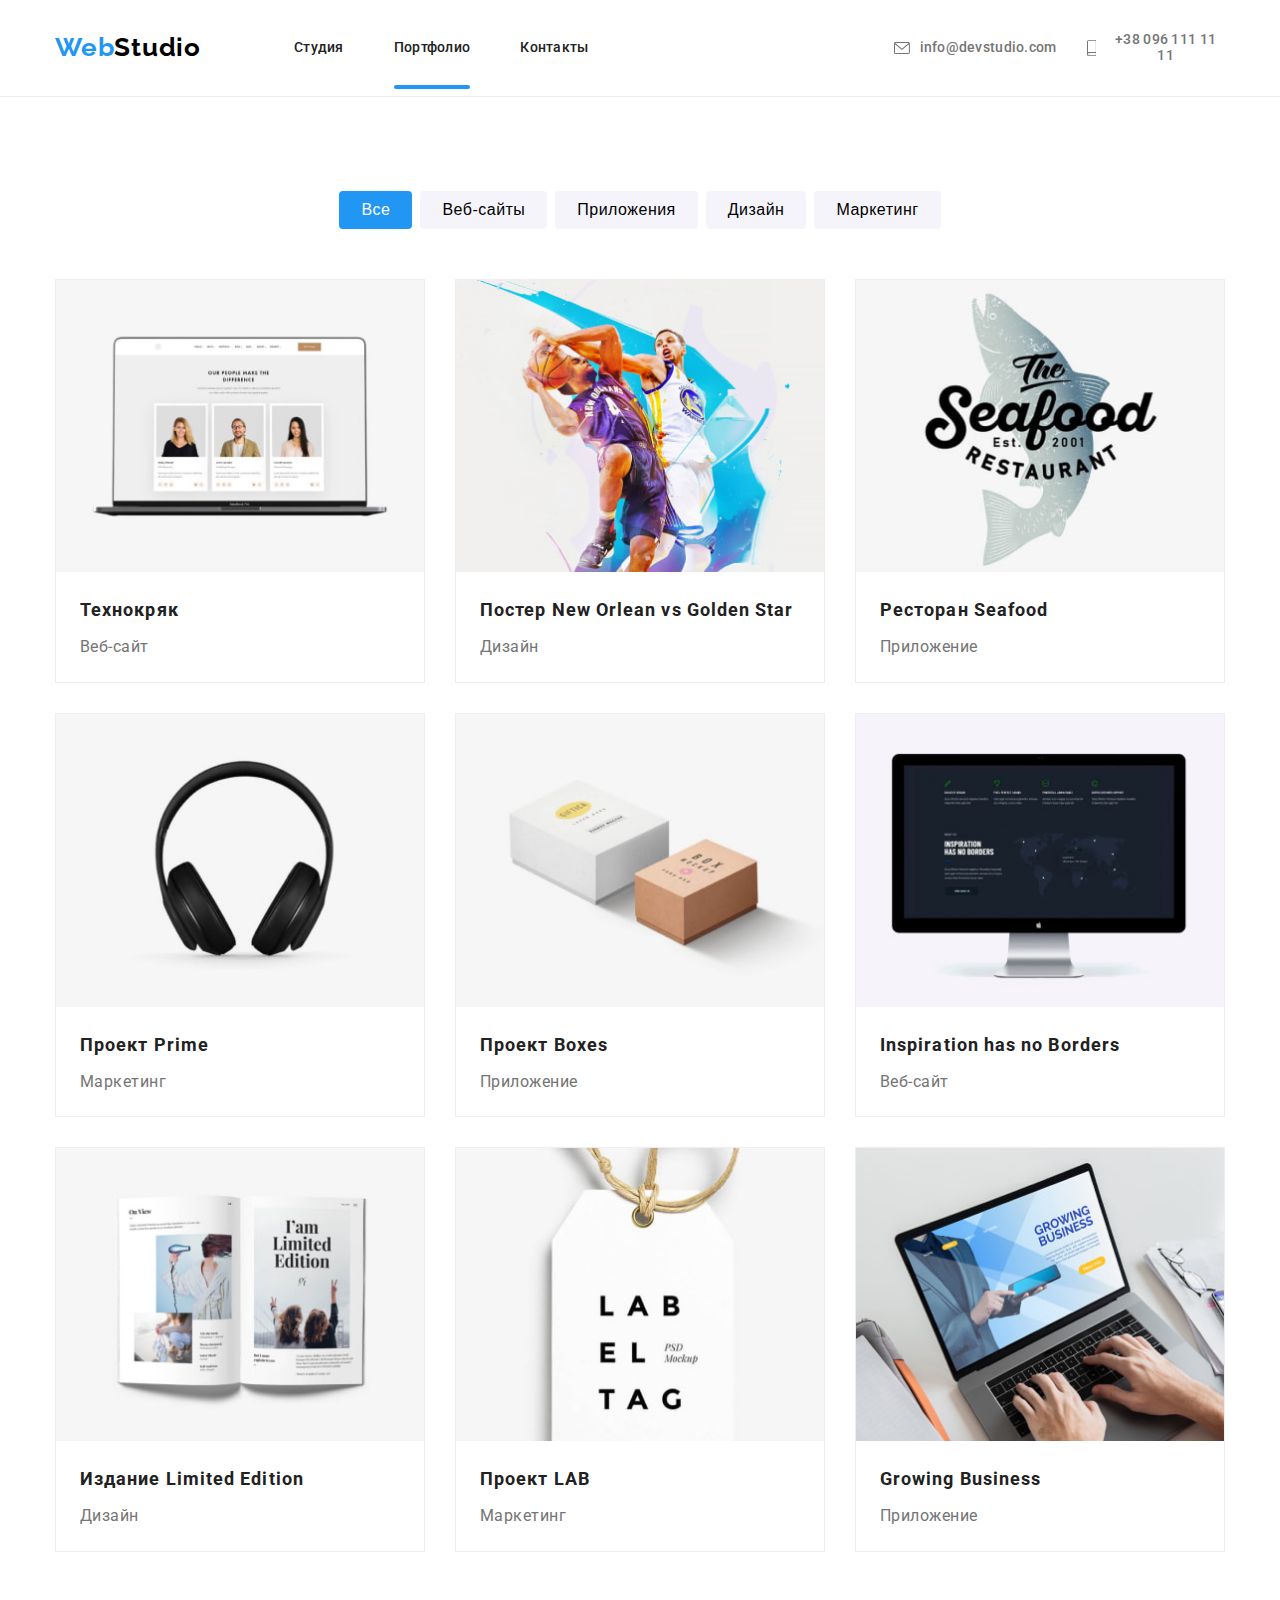
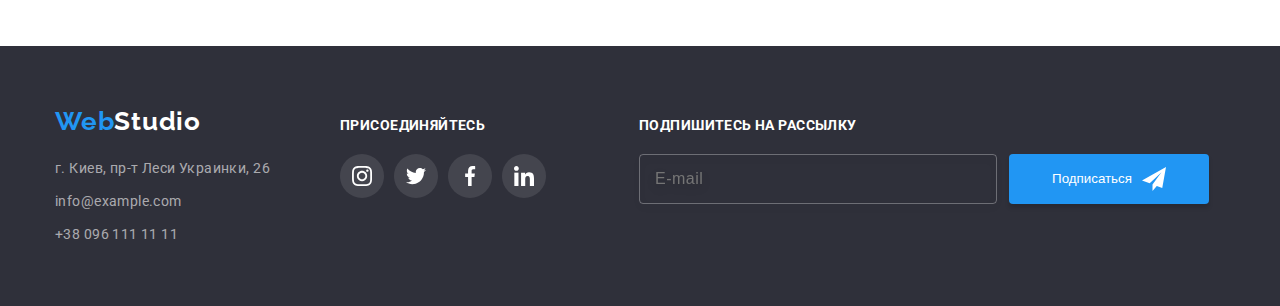
==== portfolio.html @ d8eed2e6 "beginning of 7 hm" ====
<!DOCTYPE html>
<html lang="ru">
  <head>
    <meta charset="UTF-8" />
    <meta http-equiv="X-UA-Compatible" content="IE=edge" />
    <meta name="viewport" content="width=device-width, initial-scale=1.0" />
    <title>Портфолио</title>
    <link rel="stylesheet" href="./css/style.css" />
    <link rel="preconnect" href="https://fonts.googleapis.com" />
    <link rel="preconnect" href="https://fonts.gstatic.com" crossorigin />
    <link
      href="https://fonts.googleapis.com/css2?family=Raleway:wght@700&family=Roboto:wght@400;500;700;900&display=swap"
      rel="stylesheet"
    />
  </head>
  <body>
    <header class="header">
      <div class="container container-header">
        <nav class="header-nav">
          <a class="link logo" href="./index.html"
            >Web<span class="logo-second-word">Studio</span></a
          >
          <ul class="header-nav-list">
            <li class="header-item">
              <a class="link link-studio" href="./index.html">Cтyдия</a>
            </li>
            <li class="header-item">
              <a class="link link-studio active" href="./portfolio.html">Портфолио</a>
            </li>
            <li class="header-item"><a class="link link-studio" href="">Контакты</a></li>
          </ul>
        </nav>
        <ul class="header-adress-list">
          <li class="nav-item">
            <a class="link" href="mailto:info@devstudio.com">
              <svg class="header-icon" width="16" height="12">
                <use href="images/sprite.svg#icon-envelope"></use></svg
              >info@devstudio.com</a
            >
          </li>
          <li class="nav-item">
            <a class="link" href="tel:+380961111111">
              <svg class="header-icon" width="10" height="16">
                <use href="images/sprite.svg#icon-smartphone"></use></svg
              >+38 096 111 11 11</a
            >
          </li>
        </ul>
      </div>
    </header>
    <main>
      <section class="portfolio-section">
        <div class="container">
          <ul class="portfolio-buttons">
            <li class="button-item">
              <button class="portfolio-btn active-portfolio-btn" type="button">Все</button>
            </li>
            <li class="button-item">
              <button class="portfolio-btn" type="button">Веб-сайты</button>
            </li>
            <li class="button-item">
              <button class="portfolio-btn" type="button">Приложения</button>
            </li>
            <li class="button-item"><button class="portfolio-btn" type="button">Дизайн</button></li>
            <li class="button-item">
              <button class="portfolio-btn" type="button">Маркетинг</button>
            </li>
          </ul>

          <ul class="portfolio-list">
            <li class="portfolio-item">
              <div class="portfolio-pic">
                <img src="./images/work-example1.jpg" alt="зразок работы 1" width="370" />
                <p class="portfolio-backdrop">
                  Технокряк это современная площадка распространения коронавируса. Компании
                  используют эту платформу для цифрового шпионажа и атак на защищённые сервера
                  конкурентов.
                </p>
              </div>

              <div class="portfolio-card-bottom">
                <h3 class="portfolio-title">Технокряк</h3>
                <p class="portfolio-text">Веб-сайт</p>
              </div>
            </li>
            <li class="portfolio-item">
              <div class="portfolio-pic">
                <img src="./images/work-example2.jpg" alt="зразок работы 2" width="370" />
                <p class="portfolio-backdrop">
                  Технокряк это современная площадка распространения коронавируса. Компании
                  используют эту платформу для цифрового шпионажа и атак на защищённые сервера
                  конкурентов.
                </p>
              </div>
              <div class="portfolio-card-bottom">
                <h3 class="portfolio-title">
                  Постер <span lang="en">New Orlean vs Golden Star</span>
                </h3>
                <p class="portfolio-text">Дизайн</p>
              </div>
            </li>
            <li class="portfolio-item">
              <div class="portfolio-pic">
                <img src="./images/work-example3.jpg" alt="зразок работы 3" width="370" />
                <p class="portfolio-backdrop">
                  Технокряк это современная площадка распространения коронавируса. Компании
                  используют эту платформу для цифрового шпионажа и атак на защищённые сервера
                  конкурентов.
                </p>
              </div>
              <div class="portfolio-card-bottom">
                <h3 class="portfolio-title">Ресторан <span lang="en">Seafood</span></h3>
                <p class="portfolio-text">Приложение</p>
              </div>
            </li>
            <li class="portfolio-item">
              <div class="portfolio-pic">
                <img src="./images/work-example4.jpg" alt="зразок работы 4" width="370" />
                <p class="portfolio-backdrop">
                  Технокряк это современная площадка распространения коронавируса. Компании
                  используют эту платформу для цифрового шпионажа и атак на защищённые сервера
                  конкурентов.
                </p>
              </div>
              <div class="portfolio-card-bottom">
                <h3 class="portfolio-title">Проект <span lang="en">Prime</span></h3>
                <p class="portfolio-text">Маркетинг</p>
              </div>
            </li>
            <li class="portfolio-item">
              <div class="portfolio-pic">
                <img src="./images/work-example5.jpg" alt="зразок работы 5" width="370" />
                <p class="portfolio-backdrop">
                  Технокряк это современная площадка распространения коронавируса. Компании
                  используют эту платформу для цифрового шпионажа и атак на защищённые сервера
                  конкурентов.
                </p>
              </div>
              <div class="portfolio-card-bottom">
                <h3 class="portfolio-title">Проект <span lang="en">Boxes</span></h3>
                <p class="portfolio-text">Приложение</p>
              </div>
            </li>
            <li class="portfolio-item">
              <div class="portfolio-pic">
                <img src="./images/work-example6.jpg" alt="зразок работы 6" width="370" />
                <p class="portfolio-backdrop">
                  Технокряк это современная площадка распространения коронавируса. Компании
                  используют эту платформу для цифрового шпионажа и атак на защищённые сервера
                  конкурентов.
                </p>
              </div>
              <div class="portfolio-card-bottom">
                <h3 class="portfolio-title">Inspiration has no Borders</h3>
                <p class="portfolio-text">Веб-сайт</p>
              </div>
            </li>
            <li class="portfolio-item">
              <div class="portfolio-pic">
                <img src="./images/work-example7.jpg" alt="зразок работы 7" width="370" />
                <p class="portfolio-backdrop">
                  Технокряк это современная площадка распространения коронавируса. Компании
                  используют эту платформу для цифрового шпионажа и атак на защищённые сервера
                  конкурентов.
                </p>
              </div>
              <div class="portfolio-card-bottom">
                <h3 class="portfolio-title">Издание <span lang="en">Limited Edition</span></h3>
                <p class="portfolio-text">Дизайн</p>
              </div>
            </li>
            <li class="portfolio-item">
              <div class="portfolio-pic">
                <img src="./images/work-example8.jpg" alt="зразок работы 8" width="370" />
                <p class="portfolio-backdrop">
                  Технокряк это современная площадка распространения коронавируса. Компании
                  используют эту платформу для цифрового шпионажа и атак на защищённые сервера
                  конкурентов.
                </p>
              </div>
              <div class="portfolio-card-bottom">
                <h3 class="portfolio-title">Проект <span lang="en">LAB</span></h3>
                <p class="portfolio-text">Маркетинг</p>
              </div>
            </li>
            <li class="portfolio-item">
              <div class="portfolio-pic">
                <img src="./images/work-example9.jpg" alt="зразок работы 9" width="370" />
                <p class="portfolio-backdrop">
                  Технокряк это современная площадка распространения коронавируса. Компании
                  используют эту платформу для цифрового шпионажа и атак на защищённые сервера
                  конкурентов.
                </p>
              </div>
              <div class="portfolio-card-bottom">
                <h3 class="portfolio-title" lang="en">Growing Business</h3>
                <p class="portfolio-text">Приложение</p>
              </div>
            </li>
          </ul>
        </div>
      </section>
      <footer class="footer">
        <div class="container">
          <div class="adress-wrap">
            <a class="link logo" href="./index.html"
              >Web<span class="logo-secword-footer">Studio</span></a
            >
            <address>
              <ul class="footer-list">
                <li class="footer-item footer-adress-item">
                  <a
                    class="link"
                    href="https://goo.gl/maps/9dT43rwz24c6EDNdA"
                    target="_blank"
                    rel="noopener noreferrer"
                    >г. Киев, пр-т Леси Украинки, 26</a
                  >
                </li>
                <li class="footer-item">
                  <a class="link" href="mailto:info@example.com">info@example.com</a>
                </li>
                <li class="footer-item">
                  <a class="link" href="tel:+380961111111">+38 096 111 11 11</a>
                </li>
              </ul>
            </address>
          </div>
          <div class="footer-social-link-wrap">
            <h3 class="footer-title title-h3">присоединяйтесь</h3>
            <ul class="footer-social-link-list">
              <li class="footer-social-link-item">
                <a class="footer-social-link" href="#">
                  <svg class="bottom-svg" width="20px" height="20px">
                    <use href="./images/sprite.svg#icon-instagram" />
                  </svg>
                </a>
              </li>
              <li class="footer-social-link-item">
                <a class="footer-social-link" href="#">
                  <svg class="bottom-svg" width="20px" height="20px">
                    <use href="./images/sprite.svg#icon-twitter" />
                  </svg>
                </a>
              </li>
              <li class="footer-social-link-item">
                <a class="footer-social-link" href="#">
                  <svg class="bottom-svg" width="20px" height="20px">
                    <use href="./images/sprite.svg#icon-facebook" />
                  </svg>
                </a>
              </li>
              <li class="footer-social-link-item">
                <a class="footer-social-link" href="#">
                  <svg class="bottom-svg" width="20px" height="20px">
                    <use href="./images/sprite.svg#icon-linkedin" />
                  </svg>
                </a>
              </li>
            </ul>
          </div>
          <div>
            <h3 class="footer-title title-h3">Подпишитесь на рассылку</h3>
            <div class="footer-input-container">
              <input class="footer-input" type="email" name="mail" id="" placeholder="E-mail" />

              <div class="footer-button-container">
                <button class="footer-button">
                  Подписаться<svg class="footer-icon" width="24px" height="24px">
                    <use href="./images/sprite.svg#icon-send-footer"></use>
                  </svg>
                </button>
              </div>
            </div>
          </div>
        </div>
      </footer>
    </main>
  </body>
</html>
---- css/style.css ----
*,
*::before,
*::after {
  box-sizing: border-box;
}

:root {
  --brand-color: #2196f3;
  --main-font-color: #212121;
  --second-font-color: #757575;
  --second-background-color: #2f303a;
  --white-font-color: #fff;
  --svg-grey-color: #afb1b8;
}

body {
  font-family: 'Roboto', sans-serif;
  color: var(--main-font-color);
  margin: 0 auto;
}
li {
  padding: 0;
  margin: 0;
  list-style: none;
}

button {
  border: none;
  padding: 6px 22px;
}

/* input,
textarea {
outline: none;
} */

h1,
h2,
h3,
p,
ul {
  margin: 0;
  padding: 0;
}

img {
  display: block;
  max-width: 100%;
  height: auto;
}

.container {
  width: 1200px;
  padding-left: 15px;
  padding-right: 15px;
  margin: 0 auto;
}
.link {
  text-decoration: none;
}

.portfolio-btn,
.hero-button {
  cursor: pointer;
}

.title-h2 {
  font-weight: bold;
  font-size: 36px;
  line-height: 1.17;
  text-align: center;
  letter-spacing: 0.03em;
}
.title-h3 {
  font-weight: bold;
  font-size: 14px;
  line-height: 1.14;
  letter-spacing: 0.03em;
  text-transform: uppercase;
}

/* --------------------HEADER------------------------ */

.header {
  background-color: var(--white-font-color);
  border-bottom: 1px solid #ececec;
}
.container-header {
  display: flex;
  align-items: center;
}

.header-item .link {
  display: block;
  padding: 32px 0;
}
.nav-item .link {
  display: block;
  padding: 32px 0;
}
.header-nav {
  display: flex;
  align-items: center;
  margin-right: 305px;
  /* margin-right: auto; */
}

.header-nav-list {
  display: flex;
  align-items: center;
}

.header-adress-list {
  display: flex;
  align-items: center;
}

.logo {
  font-family: 'Raleway', sans-serif;
  font-weight: bold;
  font-size: 26px;
  line-height: 1.19;
  letter-spacing: 0.03em;
  color: var(--brand-color);
}
.header-nav .logo {
  padding: 25px 0px;
  margin-right: 93px;
  display: block;
}
.logo-second-word {
  font-family: 'Raleway', sans-serif;
  font-weight: bold;
  font-size: 26px;
  line-height: 1.19;
  letter-spacing: 0.03em;
  color: #000000;
}

.nav-item > .link {
  display: flex;
  align-items: center;
}

.header-item .link {
  font-weight: 500;
  font-size: 14px;
  line-height: 1.14;
  letter-spacing: 0.02em;
  color: var(--main-font-color);
  transition-property: color, background-color;
  transition-duration: 250ms;
  transition-timing-function: cubic-bezier(0.4, 0, 0.2, 1);
}
.header-item:not(:last-child) {
  margin-right: 50px;
}

.header-item .link:hover,
.header-item .link:focus,
.nav-item > .link:hover,
.nav-item > .link:focus {
  font-weight: 500;
  font-size: 14px;
  line-height: 1.14;
  letter-spacing: 0.02em;
  color: var(--brand-color);
}

.nav-item .link {
  font-weight: 500;
  font-size: 14px;
  line-height: 1.14;
  letter-spacing: 0.02em;
  color: var(--second-font-color);
  text-align: center;
  transition-property: color, background-color;
  transition-duration: 250ms;
  transition-timing-function: cubic-bezier(0.4, 0, 0.2, 1);
}

.header-icon-link {
  color: var(--second-font-color);
}

.nav-item:not(:last-child) {
  margin-right: 30px;
}

.header-icon {
  margin-right: 10px;
  fill: currentColor;
}
.link-studio {
  position: relative;
  display: flex;
}

.link-studio.active::before {
  content: '';
  position: absolute;
  bottom: 0;
  width: 100%;
  height: 4px;
  background-color: var(--brand-color);
  border-radius: 2px;
  margin-bottom: -1px;
}

/* --------------------HERO------------------------ */

.section-title {
  padding-bottom: 200px;
  padding-top: 200px;
  margin: 0 auto;
  background-image: linear-gradient(rgba(47, 48, 58, 0.4), rgba(47, 48, 58, 0.4)),
    url(../images/background-hero.jpg);
  background-position: center;
  background-repeat: no-repeat;
  background-size: cover;
  background-color: var(--second-background-color);
}
.hero-title {
  color: var(--white-font-color);
  font-weight: 900;
  font-size: 44px;
  line-height: 1.36;
  text-align: center;
  letter-spacing: 0.06em;
  text-transform: uppercase;
  max-width: 696px;
  margin: 0 auto;
  margin-bottom: 30px;
}

.hero-button {
  font-family: inherit;
  background-color: var(--brand-color);
  color: var(--white-font-color);
  font-size: 16px;
  line-height: 1.87;
  display: flex;
  align-items: center;
  text-align: center;
  letter-spacing: 0.06em;
  margin: 0 auto;
  border-radius: 4px;
  padding: 10px 32px;
  width: 200px;
  height: 50px;
  transition-property: color, background-color, drop-shadow;
  transition-duration: 250ms;
  transition-timing-function: cubic-bezier(0.4, 0, 0.2, 1);
}

.hero-button:hover,
.hero-button:focus {
  background-color: #188ce8;
  filter: drop-shadow(0px 4px 4px rgba(0, 0, 0, 0.25));
}

/* --------------------About------------------------ */

.about-section {
  padding: 94px 0;
}
.visually-hidden {
  position: absolute;
  white-space: nowrap;
  width: 1px;
  height: 1px;
  overflow: hidden;
  border: 0;
  padding: 0;
  clip: rect(0 0 0 0);
  clip-path: inset(50%);
  margin: -1px;
}
.about-icon-box {
  width: 270px;
  height: 120px;
  background-color: #f5f4fa;
  border-radius: 4px;
  margin-bottom: 30px;
  text-align: center;
  padding: 25px 100px;
}
.about-title {
  margin-bottom: 10px;
}
.about-text {
  font-size: 14px;
  line-height: 1.71;
  letter-spacing: 0.03em;
  color: var(--second-font-color);
}
.about-list {
  display: flex;
}

.about-item {
  max-width: 270px;
}

.about-item:not(:last-child) {
  margin-right: 30px;
}
/* --------------------What we do------------------------ */

.todo-section {
  padding-bottom: 94px;
}

.todo-title {
  margin-bottom: 50px;
}

.todo-list {
  display: flex;
}
.todo-item {
  display: flex;
  position: relative;
}

.todo-text {
  position: absolute;

  font-size: 14px;
  line-height: 1.14;
  text-align: center;
  letter-spacing: 0.03em;
  text-transform: uppercase;
  color: var(--brand-color);
  padding: 27px 82px;
  width: 370px;
  height: 70px;
  bottom: 0;
  background-color: rgba(47, 48, 58, 0.8);
  color: var(--white-font-color);
}

.todo-item:not(:last-child) {
  margin-right: 30px;
}
/* --------------------Our team------------------------ */
.ourteam-section {
  background-color: #f5f4fa;
  padding: 94px 0;
}
.ourteam-main-title {
  margin-bottom: 50px;
}
.ourteam-list {
  display: flex;
}

.ourteam-item:not(:last-child) {
  margin-right: 30px;
}

.ourteam-item {
  background: var(--white-font-color);
  border-radius: 0px 0px 4px 4px;
  box-shadow: 0px 1px 3px rgba(0, 0, 0, 0.12), 0px 1px 1px rgba(0, 0, 0, 0.14),
    0px 2px 1px rgba(0, 0, 0, 0.2);
  padding-bottom: 30px;
}

.ourteam-bottom-wrap {
  margin-top: 30px;
  margin-bottom: 16px;
}
.ourteam-title {
  font-weight: 500;
  font-size: 16px;
  line-height: 1.9;
  text-align: center;
  letter-spacing: 0.03em;
  margin-bottom: 10px;
}
.ourteam-text {
  font-size: 16px;
  line-height: 1.9;
  text-align: center;
  letter-spacing: 0.03em;
  color: var(--second-font-color);
}

.social-link-list {
  display: flex;
  align-items: center;
  justify-content: center;
}

.social-link {
  display: block;
  width: 44px;
  height: 44px;
  padding: 12px 12px;
  border-radius: 50%;
  color: var(--svg-grey-color);
  background-color: transparent;
  transition-property: color, background-color;
  transition-duration: 250ms;
  transition-timing-function: cubic-bezier(0.4, 0, 0.2, 1);
}
.svg-social {
  fill: currentColor;
}

.social-link:hover,
.social-link:focus {
  background-color: var(--brand-color);
  width: 44px;
  height: 44px;
  border-radius: 50%;
  cursor: pointer;
  color: var(--white-font-color);
}

.social-link-item + .social-link-item {
  margin-left: 10px;
}

/* --------------------Our clients------------------------ */
.our-clients-section {
  padding-top: 73px;
  padding-bottom: 94px;
}

.our-clients-title-title {
  margin-bottom: 50px;
}

.our-clients-list {
  display: flex;
  justify-content: center;
  align-items: center;
}

.our-clients-item + .our-clients-item {
  margin-left: 30px;
}
.our-clients-link {
  display: block;
  width: 170px;
  height: 90px;
  border: 1px solid var(--svg-grey-color);
  border-radius: 4px;
  padding: 16px 32px;
  color: var(--svg-grey-color);
  transition-property: color, background-color;
  transition-duration: 250ms;
  transition-timing-function: cubic-bezier(0.4, 0, 0.2, 1);
}
.clients-svg {
  fill: currentColor;
}
.our-clients-link:hover,
.our-clients-link:focus {
  border: 1px solid var(--brand-color);
  color: var(--brand-color);
}

/* --------------------Footer------------------------ */

.footer {
  background-color: var(--second-background-color);
  padding-bottom: 60px;
  padding-top: 60px;
}

.footer > .container {
  display: flex;
  align-items: baseline;
}

.adress-wrap {
  margin-right: 70px;
}
.logo-secword-footer {
  color: var(--white-font-color);
}

.footer .logo {
  display: block;
  margin-bottom: 20px;
}

.footer-adress-item .link {
  font-style: normal;
  font-size: 14px;
  line-height: 1.71;
  letter-spacing: 0.03em;
  color: var(--white-font-color);
}

.footer-item .link {
  font-style: normal;
  font-size: 14px;
  line-height: 1.71;
  letter-spacing: 0.03em;
  color: rgba(255, 255, 255, 0.6);
}

.footer-item:not(:last-child) {
  margin-bottom: 9px;
}
.footer-social-link-wrap {
  margin-right: 93px;
}

.footer-title {
  color: var(--white-font-color);
  margin-bottom: 20px;
}
.footer-social-link-list {
  display: flex;
  justify-content: center;
  align-items: center;
}

.footer-social-link {
  display: block;
  width: 44px;
  height: 44px;
  border-radius: 50%;
  padding: 12px;
  background-color: rgba(255, 255, 255, 0.1);
  color: var(--white-font-color);
  transition-property: color, background-color;
  transition-duration: 250ms;
  transition-timing-function: cubic-bezier(0.4, 0, 0.2, 1);
}
.bottom-svg {
  fill: currentColor;
}
.footer-social-link-item + .footer-social-link-item {
  margin-left: 10px;
}

.footer-social-link:hover,
.footer-social-link:focus {
  background-color: var(--brand-color);
}

.footer-input {
  background-color: transparent;
  width: 358px;
  height: 50px;
  border: 1px solid rgba(255, 255, 255, 0.3);
  box-sizing: border-box;
  filter: drop-shadow(0px 4px 4px rgba(0, 0, 0, 0.15));
  border-radius: 4px;
  font-size: 16px;
  line-height: 1.25;
  display: flex;
  align-items: center;
  letter-spacing: 0.03em;
  color: rgba(255, 255, 255, 0.6);
  padding: 15px;
}
.footer-input-container {
  display: flex;
  justify-content: center;
  align-items: center;
}

.footer-button-container {
  margin: auto 0 auto 12px;
}
.footer-button {
  width: 200px;
  height: 50px;
  padding: 10px 28px;
  color: var(--white-font-color);
  background: var(--brand-color);
  box-shadow: 0px 4px 4px rgba(0, 0, 0, 0.15);
  border-radius: 4px;
  display: flex;
  align-items: center;
  justify-content: center;
  cursor: pointer;
  transition-property: color, background-color, drop-shadow;
  transition-duration: 250ms;
  transition-timing-function: cubic-bezier(0.4, 0, 0.2, 1);
}
.footer-button:hover,
.footer-button:focus {
  background-color: #188ce8;
  filter: drop-shadow(0px 4px 4px rgba(0, 0, 0, 0.25));
}

.footer-icon {
  margin-left: 10px;
  fill: var(--white-font-color);
}
/* --------------------Portfolio------------------------ */

.portfolio-section {
  padding: 94px 0;
}

.portfolio-buttons {
  display: flex;
  justify-content: center;
  margin-bottom: 50px;
}
.portfolio-btn {
  background: #f5f4fa;
  font-weight: 500;
  font-size: 16px;
  line-height: 1.62;
  text-align: center;
  letter-spacing: 0.03em;
  border-radius: 4px;
  transition-property: color, background-color, box-shadow;
  transition-duration: 250ms;
  transition-timing-function: cubic-bezier(0.4, 0, 0.2, 1);
}
.portfolio-btn:hover,
.portfolio-btn:focus {
  background: var(--brand-color);
  text-align: center;
  letter-spacing: 0.03em;
  color: var(--white-font-color);
  box-shadow: 0px 3px 1px rgba(0, 0, 0, 0.1), 0px 1px 2px rgba(0, 0, 0, 0.08),
    0px 2px 2px rgba(0, 0, 0, 0.12);
}

.active-portfolio-btn {
  background: var(--brand-color);
  color: var(--white-font-color);
}

.portfolio-list {
  display: flex;
  flex-wrap: wrap;
  margin: 0 auto;
  margin-right: -30px;
  margin-bottom: -30px;
}
.portfolio-card-bottom {
  padding: 20px 24px;
}

.portfolio-item {
  flex-basis: calc(100% / 3 - 30px);
  margin-right: 30px;
  margin-bottom: 30px;
  background: var(--white-font-color);
  border: 1px solid #eeeeee;
  transition-property: box-shadow;
  transition-duration: 250ms;
  transition-timing-function: cubic-bezier(0.4, 0, 0.2, 1);
}
.portfolio-item:hover,
.portfolio-item:focus {
  box-shadow: 0px 1px 1px rgba(0, 0, 0, 0.12), 0px 4px 4px rgba(0, 0, 0, 0.06),
    1px 4px 6px rgba(0, 0, 0, 0.16);
  opacity: inherit;
}

.portfolio-pic {
  position: relative;
  display: flex;
  overflow: hidden;
}
.portfolio-backdrop {
  position: absolute;
  font-size: 18px;
  line-height: 1.56;
  letter-spacing: 0.03em;
  color: #ffffff;
  background-color: rgba(33, 150, 243, 0.9);
  width: 100%;
  height: 100%;
  display: flex;
  align-items: center;
  top: 0;
  left: 0;
  padding: 0 24px;
  transform: translateY(101%);
  transition: transform 250ms cubic-bezier(0.4, 0, 0.2, 1);
}

.portfolio-item:hover .portfolio-backdrop {
  transform: translateY(0);
}

.button-item:not(:last-child) {
  margin-right: 8px;
}

.portfolio-title {
  font-size: 18px;
  line-height: 2;
  letter-spacing: 0.06em;
  margin-bottom: 4px;
}

.portfolio-text {
  font-size: 16px;
  line-height: 1.87;
  letter-spacing: 0.03em;
  color: var(--second-font-color);
}
/* --------------------Modal window------------------------ */
.backdrop {
  position: fixed;
  top: 0;
  right: 0;
  width: 100%;
  height: 100%;
  background-color: rgba(0, 0, 0, 0.2);
  z-index: 1;
  opacity: 1;
  transition: opacity 250ms cubic-bezier(0.4, 0, 0.2, 1);
}
.backdrop.is-hidden {
  opacity: 0;
  pointer-events: none;
  visibility: hidden;
}
.backdrop.is-hidden .modal {
  transform: translate(-50%, -50%) scale(0.7);
  transition: transform 250ms cubic-bezier(0.4, 0, 0.2, 1);
}

.modal {
  position: absolute;
  top: 50%;
  left: 50%;
  transform: translate(-50%, -50%) scale(1);
  width: 528px;
  height: auto;
  background-color: var(--white-font-color);
  border-radius: 4px;
  filter: drop-shadow(0px 4px 4px rgba(0, 0, 0, 0.25));
  transition: transform 250ms cubic-bezier(0.4, 0, 0.2, 1);
  padding: 40px;
}
.modal-button {
  position: absolute;
  top: 8px;
  right: 35px;
  width: 30px;
  height: 30px;
  border: 1px solid rgba(0, 0, 0, 0.1);
  border-radius: 50%;
  background-color: white;
  padding: 0px;
  display: flex;
  justify-content: center;
  align-items: center;
  /* margin: 8px 8px 8px auto; */
  cursor: pointer;
}
.modal-button:hover .modal-svg {
  fill: var(--brand-color);
}
.input-container {
  display: flex;
  flex-direction: column;
}
.modal-title-text {
  font-size: 20px;

  text-align: center;
  letter-spacing: 0.03em;
  color: var(--main-font-color);
  margin-bottom: 12px;
}
.input-wraper {
  position: relative;
  /* display: block; */
}
.input-box {
  padding: 12px 12px 12px 42px;
  margin-bottom: 10px;
  border: 1px solid rgba(33, 33, 33, 0.2);
  box-sizing: border-box;
  border-radius: 4px;
  width: 100%;
  height: 40px;
}
.modal-text {
  font-size: 12px;
  line-height: 1.17;
  letter-spacing: 0.01em;
  color: var(--second-font-color);
  margin-bottom: 4px;
  display: block;
}
.modal-icon {
  position: absolute;
  top: 0;
  left: 15px;
  transform: translateY(50%);
}

.input-box:focus + .modal-icon {
  fill: var(--brand-color);
}
.modal-textarea {
  resize: none;
  width: 100%;
  height: 120px;
  margin-bottom: 20px;
  padding: 12px 15px;
  border: 1px solid rgba(33, 33, 33, 0.2);
  border-radius: 4px;
}

.modal-textarea[placeholder] {
  font-size: 12px;
  line-height: 14px;
  letter-spacing: 0.01em;

  box-sizing: border-box;

  color: rgba(117, 117, 117, 0.5);
}
.input-box:focus,
.modal-textarea:focus {
  outline: none;
  border-color: var(--brand-color);
}

.checkbox-container {
  display: flex;
  margin-bottom: 30px;
}

.checkbox-text {
  font-size: 14px;
  line-height: 1.71;
  letter-spacing: 0.03em;
  color: var(--second-font-color);
  display: flex;
  align-items: center;
  margin: 0 auto;
}
.input-checkbox:checked + .checkbox-text .checkbox-wrap {
  background-color: var(--brand-color);
  border: none;
}

.input-checkbox:checked + .checkbox-text .checkbox-icon {
  fill: var(--white-font-color);
}

.checkbox-wrap {
  width: 16px;
  height: 15px;
  border: 2px solid var(--main-font-color);
  border-radius: 4px;
  display: flex;
  align-items: center;
  justify-content: center;
  margin-right: 7px;
}
.checkbox-icon {
  fill: transparent;
}
.checkbox-link {
  font-size: 14px;
  line-height: 1.71;
  letter-spacing: 0.03em;
  text-decoration-line: underline;
  color: var(--brand-color);
}
.modal-submit-button {
  width: 200px;
  height: 50px;
  color: var(--white-font-color);
  background: var(--brand-color);
  box-shadow: 0px 4px 4px rgba(0, 0, 0, 0.15);
  border-radius: 4px;
  display: block;
  margin: 0 auto;
  padding: 10px 55px;
  cursor: pointer;
  transition-property: color, background-color, drop-shadow;
  transition-duration: 250ms;
  transition-timing-function: cubic-bezier(0.4, 0, 0.2, 1);
}

.modal-submit-button:hover,
.modal-submit-button:focus {
  background-color: #188ce8;
  filter: drop-shadow(0px 4px 4px rgba(0, 0, 0, 0.25));
}
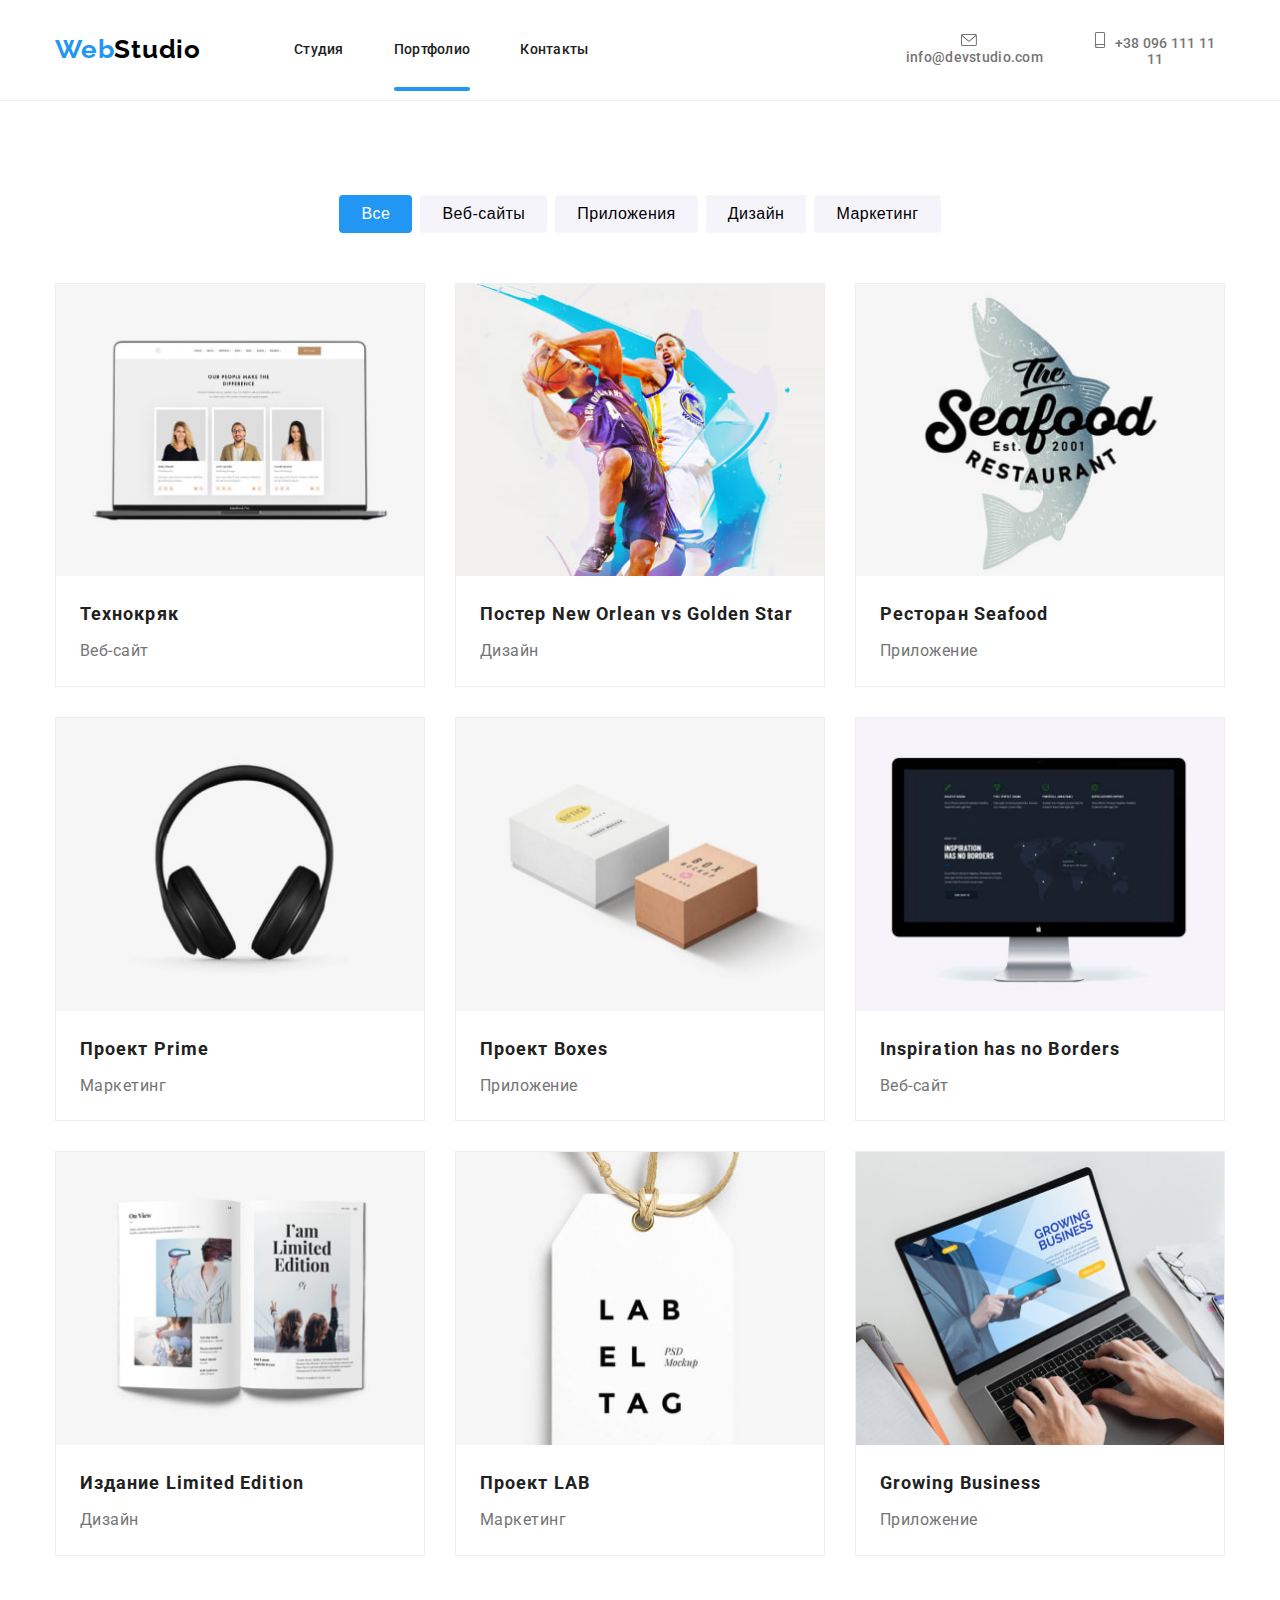
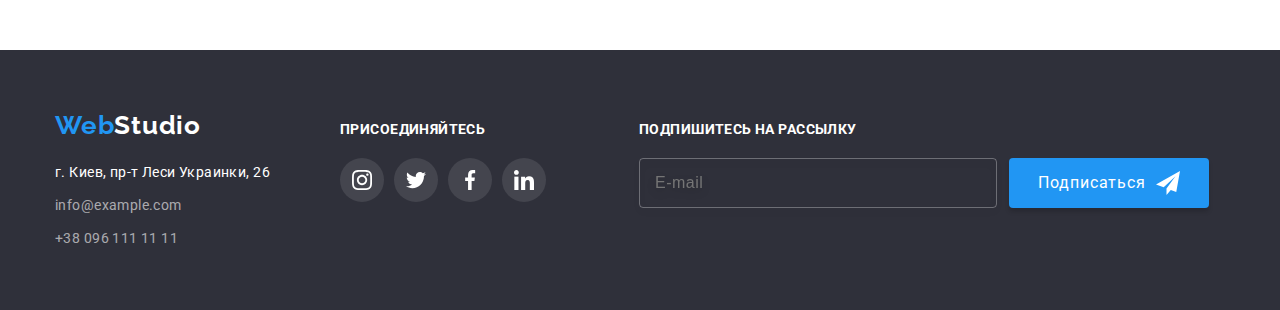
==== commit c6d368fe: "bem, sass without buttons" ====
--- a/portfolio.html
+++ b/portfolio.html
@@ -5,7 +5,7 @@
     <meta http-equiv="X-UA-Compatible" content="IE=edge" />
     <meta name="viewport" content="width=device-width, initial-scale=1.0" />
     <title>Портфолио</title>
-    <link rel="stylesheet" href="./css/style.css" />
+    <link rel="stylesheet" href="css/main.min.css" />
     <link rel="preconnect" href="https://fonts.googleapis.com" />
     <link rel="preconnect" href="https://fonts.gstatic.com" crossorigin />
     <link
@@ -15,32 +15,35 @@
   </head>
   <body>
     <header class="header">
-      <div class="container container-header">
-        <nav class="header-nav">
-          <a class="link logo" href="./index.html"
-            >Web<span class="logo-second-word">Studio</span></a
+      <div class="container header__container">
+        <nav class="header__nav">
+          <a class="header__logo link logo" href="./index.html"
+            >Web<span class="header__logo--second-word">Studio</span></a
           >
-          <ul class="header-nav-list">
-            <li class="header-item">
-              <a class="link link-studio" href="./index.html">Cтyдия</a>
-            </li>
-            <li class="header-item">
-              <a class="link link-studio active" href="./portfolio.html">Портфолио</a>
-            </li>
-            <li class="header-item"><a class="link link-studio" href="">Контакты</a></li>
+          <ul class="header__nav-list">
+            <li class="header__nav-item">
+              <a class="header__nav-link" href="./index.html">Cтyдия</a>
+            </li>
+            <li class="header__nav-item">
+              <a class="header__nav-link header__nav-list--active" href="./portfolio.html"
+                >Портфолио</a
+              >
+            </li>
+            <li class="header__nav-item"><a class="header__nav-link" href="">Контакты</a></li>
           </ul>
         </nav>
-        <ul class="header-adress-list">
-          <li class="nav-item">
-            <a class="link" href="mailto:info@devstudio.com">
-              <svg class="header-icon" width="16" height="12">
+
+        <ul class="header__adress-list">
+          <li class="header__adress-item">
+            <a class="header__adress-link" href="mailto:info@devstudio.com">
+              <svg class="header__icon" width="16" height="12">
                 <use href="images/sprite.svg#icon-envelope"></use></svg
               >info@devstudio.com</a
             >
           </li>
-          <li class="nav-item">
-            <a class="link" href="tel:+380961111111">
-              <svg class="header-icon" width="10" height="16">
+          <li class="header__adress-item">
+            <a class="header__adress-link" href="tel:+380961111111">
+              <svg class="header__icon" width="10" height="16">
                 <use href="images/sprite.svg#icon-smartphone"></use></svg
               >+38 096 111 11 11</a
             >
@@ -49,8 +52,9 @@
       </div>
     </header>
     <main>
-      <section class="portfolio-section">
+      <section class="portfolio">
         <div class="container">
+          <!-- ----------------------------------------------------------- -->
           <ul class="portfolio-buttons">
             <li class="button-item">
               <button class="portfolio-btn active-portfolio-btn" type="button">Все</button>
@@ -66,135 +70,135 @@
               <button class="portfolio-btn" type="button">Маркетинг</button>
             </li>
           </ul>
+          <!-- ----------------------------------------------------------- -->
+          <ul class="portfolio__list">
+            <li class="portfolio__item">
+              <div class="portfolio__pic">
+                <img src="./images/work-example1.jpg" alt="зразок работы 1" width="370" />
+                <p class="portfolio__backdrop">
+                  Технокряк это современная площадка распространения коронавируса. Компании
+                  используют эту платформу для цифрового шпионажа и атак на защищённые сервера
+                  конкурентов.
+                </p>
+              </div>
 
-          <ul class="portfolio-list">
-            <li class="portfolio-item">
-              <div class="portfolio-pic">
-                <img src="./images/work-example1.jpg" alt="зразок работы 1" width="370" />
-                <p class="portfolio-backdrop">
-                  Технокряк это современная площадка распространения коронавируса. Компании
-                  используют эту платформу для цифрового шпионажа и атак на защищённые сервера
-                  конкурентов.
-                </p>
-              </div>
-
-              <div class="portfolio-card-bottom">
-                <h3 class="portfolio-title">Технокряк</h3>
-                <p class="portfolio-text">Веб-сайт</p>
-              </div>
-            </li>
-            <li class="portfolio-item">
-              <div class="portfolio-pic">
+              <div class="portfolio__card-bottom">
+                <h3 class="portfolio__title">Технокряк</h3>
+                <p class="portfolio__text">Веб-сайт</p>
+              </div>
+            </li>
+            <li class="portfolio__item">
+              <div class="portfolio__pic">
                 <img src="./images/work-example2.jpg" alt="зразок работы 2" width="370" />
-                <p class="portfolio-backdrop">
-                  Технокряк это современная площадка распространения коронавируса. Компании
-                  используют эту платформу для цифрового шпионажа и атак на защищённые сервера
-                  конкурентов.
-                </p>
-              </div>
-              <div class="portfolio-card-bottom">
-                <h3 class="portfolio-title">
+                <p class="portfolio__backdrop">
+                  Технокряк это современная площадка распространения коронавируса. Компании
+                  используют эту платформу для цифрового шпионажа и атак на защищённые сервера
+                  конкурентов.
+                </p>
+              </div>
+              <div class="portfolio__card-bottom">
+                <h3 class="portfolio__title">
                   Постер <span lang="en">New Orlean vs Golden Star</span>
                 </h3>
-                <p class="portfolio-text">Дизайн</p>
-              </div>
-            </li>
-            <li class="portfolio-item">
-              <div class="portfolio-pic">
+                <p class="portfolio__text">Дизайн</p>
+              </div>
+            </li>
+            <li class="portfolio__item">
+              <div class="portfolio__pic">
                 <img src="./images/work-example3.jpg" alt="зразок работы 3" width="370" />
-                <p class="portfolio-backdrop">
-                  Технокряк это современная площадка распространения коронавируса. Компании
-                  используют эту платформу для цифрового шпионажа и атак на защищённые сервера
-                  конкурентов.
-                </p>
-              </div>
-              <div class="portfolio-card-bottom">
-                <h3 class="portfolio-title">Ресторан <span lang="en">Seafood</span></h3>
-                <p class="portfolio-text">Приложение</p>
-              </div>
-            </li>
-            <li class="portfolio-item">
-              <div class="portfolio-pic">
+                <p class="portfolio__backdrop">
+                  Технокряк это современная площадка распространения коронавируса. Компании
+                  используют эту платформу для цифрового шпионажа и атак на защищённые сервера
+                  конкурентов.
+                </p>
+              </div>
+              <div class="portfolio__card-bottom">
+                <h3 class="portfolio__title">Ресторан <span lang="en">Seafood</span></h3>
+                <p class="portfolio__text">Приложение</p>
+              </div>
+            </li>
+            <li class="portfolio__item">
+              <div class="portfolio__pic">
                 <img src="./images/work-example4.jpg" alt="зразок работы 4" width="370" />
-                <p class="portfolio-backdrop">
-                  Технокряк это современная площадка распространения коронавируса. Компании
-                  используют эту платформу для цифрового шпионажа и атак на защищённые сервера
-                  конкурентов.
-                </p>
-              </div>
-              <div class="portfolio-card-bottom">
-                <h3 class="portfolio-title">Проект <span lang="en">Prime</span></h3>
-                <p class="portfolio-text">Маркетинг</p>
-              </div>
-            </li>
-            <li class="portfolio-item">
-              <div class="portfolio-pic">
+                <p class="portfolio__backdrop">
+                  Технокряк это современная площадка распространения коронавируса. Компании
+                  используют эту платформу для цифрового шпионажа и атак на защищённые сервера
+                  конкурентов.
+                </p>
+              </div>
+              <div class="portfolio__card-bottom">
+                <h3 class="portfolio__title">Проект <span lang="en">Prime</span></h3>
+                <p class="portfolio__text">Маркетинг</p>
+              </div>
+            </li>
+            <li class="portfolio__item">
+              <div class="portfolio__pic">
                 <img src="./images/work-example5.jpg" alt="зразок работы 5" width="370" />
-                <p class="portfolio-backdrop">
-                  Технокряк это современная площадка распространения коронавируса. Компании
-                  используют эту платформу для цифрового шпионажа и атак на защищённые сервера
-                  конкурентов.
-                </p>
-              </div>
-              <div class="portfolio-card-bottom">
-                <h3 class="portfolio-title">Проект <span lang="en">Boxes</span></h3>
-                <p class="portfolio-text">Приложение</p>
-              </div>
-            </li>
-            <li class="portfolio-item">
-              <div class="portfolio-pic">
+                <p class="portfolio__backdrop">
+                  Технокряк это современная площадка распространения коронавируса. Компании
+                  используют эту платформу для цифрового шпионажа и атак на защищённые сервера
+                  конкурентов.
+                </p>
+              </div>
+              <div class="portfolio__card-bottom">
+                <h3 class="portfolio__title">Проект <span lang="en">Boxes</span></h3>
+                <p class="portfolio__text">Приложение</p>
+              </div>
+            </li>
+            <li class="portfolio__item">
+              <div class="portfolio__pic">
                 <img src="./images/work-example6.jpg" alt="зразок работы 6" width="370" />
-                <p class="portfolio-backdrop">
-                  Технокряк это современная площадка распространения коронавируса. Компании
-                  используют эту платформу для цифрового шпионажа и атак на защищённые сервера
-                  конкурентов.
-                </p>
-              </div>
-              <div class="portfolio-card-bottom">
-                <h3 class="portfolio-title">Inspiration has no Borders</h3>
-                <p class="portfolio-text">Веб-сайт</p>
-              </div>
-            </li>
-            <li class="portfolio-item">
-              <div class="portfolio-pic">
+                <p class="portfolio__backdrop">
+                  Технокряк это современная площадка распространения коронавируса. Компании
+                  используют эту платформу для цифрового шпионажа и атак на защищённые сервера
+                  конкурентов.
+                </p>
+              </div>
+              <div class="portfolio__card-bottom">
+                <h3 class="portfolio__title">Inspiration has no Borders</h3>
+                <p class="portfolio__text">Веб-сайт</p>
+              </div>
+            </li>
+            <li class="portfolio__item">
+              <div class="portfolio__pic">
                 <img src="./images/work-example7.jpg" alt="зразок работы 7" width="370" />
-                <p class="portfolio-backdrop">
-                  Технокряк это современная площадка распространения коронавируса. Компании
-                  используют эту платформу для цифрового шпионажа и атак на защищённые сервера
-                  конкурентов.
-                </p>
-              </div>
-              <div class="portfolio-card-bottom">
-                <h3 class="portfolio-title">Издание <span lang="en">Limited Edition</span></h3>
-                <p class="portfolio-text">Дизайн</p>
-              </div>
-            </li>
-            <li class="portfolio-item">
-              <div class="portfolio-pic">
+                <p class="portfolio__backdrop">
+                  Технокряк это современная площадка распространения коронавируса. Компании
+                  используют эту платформу для цифрового шпионажа и атак на защищённые сервера
+                  конкурентов.
+                </p>
+              </div>
+              <div class="portfolio__card-bottom">
+                <h3 class="portfolio__title">Издание <span lang="en">Limited Edition</span></h3>
+                <p class="portfolio__text">Дизайн</p>
+              </div>
+            </li>
+            <li class="portfolio__item">
+              <div class="portfolio__pic">
                 <img src="./images/work-example8.jpg" alt="зразок работы 8" width="370" />
-                <p class="portfolio-backdrop">
-                  Технокряк это современная площадка распространения коронавируса. Компании
-                  используют эту платформу для цифрового шпионажа и атак на защищённые сервера
-                  конкурентов.
-                </p>
-              </div>
-              <div class="portfolio-card-bottom">
-                <h3 class="portfolio-title">Проект <span lang="en">LAB</span></h3>
-                <p class="portfolio-text">Маркетинг</p>
-              </div>
-            </li>
-            <li class="portfolio-item">
-              <div class="portfolio-pic">
+                <p class="portfolio__backdrop">
+                  Технокряк это современная площадка распространения коронавируса. Компании
+                  используют эту платформу для цифрового шпионажа и атак на защищённые сервера
+                  конкурентов.
+                </p>
+              </div>
+              <div class="portfolio__card-bottom">
+                <h3 class="portfolio__title">Проект <span lang="en">LAB</span></h3>
+                <p class="portfolio__text">Маркетинг</p>
+              </div>
+            </li>
+            <li class="portfolio__item">
+              <div class="portfolio__pic">
                 <img src="./images/work-example9.jpg" alt="зразок работы 9" width="370" />
-                <p class="portfolio-backdrop">
-                  Технокряк это современная площадка распространения коронавируса. Компании
-                  используют эту платформу для цифрового шпионажа и атак на защищённые сервера
-                  конкурентов.
-                </p>
-              </div>
-              <div class="portfolio-card-bottom">
-                <h3 class="portfolio-title" lang="en">Growing Business</h3>
-                <p class="portfolio-text">Приложение</p>
+                <p class="portfolio__backdrop">
+                  Технокряк это современная площадка распространения коронавируса. Компании
+                  используют эту платформу для цифрового шпионажа и атак на защищённые сервера
+                  конкурентов.
+                </p>
+              </div>
+              <div class="portfolio__card-bottom">
+                <h3 class="portfolio__title" lang="en">Growing Business</h3>
+                <p class="portfolio__text">Приложение</p>
               </div>
             </li>
           </ul>
@@ -202,57 +206,57 @@
       </section>
       <footer class="footer">
         <div class="container">
-          <div class="adress-wrap">
-            <a class="link logo" href="./index.html"
-              >Web<span class="logo-secword-footer">Studio</span></a
+          <div class="footer__adress-wrap">
+            <a class="footer__logo logo" href="./index.html"
+              >Web<span class="footer__logo--white">Studio</span></a
             >
             <address>
               <ul class="footer-list">
-                <li class="footer-item footer-adress-item">
+                <li class="footer__item footer-adress-item">
                   <a
-                    class="link"
+                    class="footer__location-link"
                     href="https://goo.gl/maps/9dT43rwz24c6EDNdA"
                     target="_blank"
                     rel="noopener noreferrer"
                     >г. Киев, пр-т Леси Украинки, 26</a
                   >
                 </li>
-                <li class="footer-item">
-                  <a class="link" href="mailto:info@example.com">info@example.com</a>
+                <li class="footer__item">
+                  <a class="footer__link" href="mailto:info@example.com">info@example.com</a>
                 </li>
-                <li class="footer-item">
-                  <a class="link" href="tel:+380961111111">+38 096 111 11 11</a>
+                <li class="footer__item">
+                  <a class="footer__link" href="tel:+380961111111">+38 096 111 11 11</a>
                 </li>
               </ul>
             </address>
           </div>
-          <div class="footer-social-link-wrap">
-            <h3 class="footer-title title-h3">присоединяйтесь</h3>
-            <ul class="footer-social-link-list">
-              <li class="footer-social-link-item">
-                <a class="footer-social-link" href="#">
-                  <svg class="bottom-svg" width="20px" height="20px">
+          <div class="footer__social-link-wrap">
+            <h3 class="footer__title title-h3">присоединяйтесь</h3>
+            <ul class="footer__social-link-list">
+              <li class="footer-social-link-item">
+                <a class="footer-social-link" href="#">
+                  <svg class="footer__svg" width="20px" height="20px">
                     <use href="./images/sprite.svg#icon-instagram" />
                   </svg>
                 </a>
               </li>
               <li class="footer-social-link-item">
                 <a class="footer-social-link" href="#">
-                  <svg class="bottom-svg" width="20px" height="20px">
+                  <svg class="footer__svg" width="20px" height="20px">
                     <use href="./images/sprite.svg#icon-twitter" />
                   </svg>
                 </a>
               </li>
               <li class="footer-social-link-item">
                 <a class="footer-social-link" href="#">
-                  <svg class="bottom-svg" width="20px" height="20px">
+                  <svg class="footer__svg" width="20px" height="20px">
                     <use href="./images/sprite.svg#icon-facebook" />
                   </svg>
                 </a>
               </li>
               <li class="footer-social-link-item">
                 <a class="footer-social-link" href="#">
-                  <svg class="bottom-svg" width="20px" height="20px">
+                  <svg class="footer__svg" width="20px" height="20px">
                     <use href="./images/sprite.svg#icon-linkedin" />
                   </svg>
                 </a>
@@ -260,12 +264,12 @@
             </ul>
           </div>
           <div>
-            <h3 class="footer-title title-h3">Подпишитесь на рассылку</h3>
-            <div class="footer-input-container">
-              <input class="footer-input" type="email" name="mail" id="" placeholder="E-mail" />
+            <h3 class="footer__title title-h3">Подпишитесь на рассылку</h3>
+            <div class="footer__input-container">
+              <input class="footer__input" type="email" name="mail" id="" placeholder="E-mail" />
 
               <div class="footer-button-container">
-                <button class="footer-button">
+                <button class="button">
                   Подписаться<svg class="footer-icon" width="24px" height="24px">
                     <use href="./images/sprite.svg#icon-send-footer"></use>
                   </svg>
--- a/css/main.min.css
+++ b/css/main.min.css
@@ -0,0 +1,2 @@
+*,*::after,*::before{padding:0;margin:0;box-sizing:border-box}img{display:block;width:100%;height:auto}a{text-decoration:none}button{border:none}ul li{list-style:none}.button,.header__container,.header__nav,.header__nav-list,.header__adress-list,.header__adress-link,.portfolio-buttons,.footer__social-link-list,.footer__input-container{display:flex;align-items:center;justify-content:center}.button,.header__nav-link,.header__adress-link{transition-property:color, background-color, drop-shadow;transition-duration:250ms;transition-timing-function:cubic-bezier(0.4, 0, 0.2, 1)}:root{--brand-color: #2196f3;--main-font-color: #212121;--second-font-color: #757575;--second-background-color: #2f303a;--white-font-color: #fff;--svg-grey-color: #afb1b8}.visually-hidden{position:absolute;white-space:nowrap;width:1px;height:1px;overflow:hidden;border:0;padding:0;clip:rect(0 0 0 0);clip-path:inset(50%);margin:-1px}.logo{font-family:'Raleway', sans-serif;font-weight:bold;font-size:26px;line-height:1.19;letter-spacing:0.03em;color:var(--brand-color)}.button{width:200px;height:50px;margin:0 auto;border-radius:4px;font-family:inherit;background-color:var(--brand-color);color:var(--white-font-color);box-shadow:0px 4px 4px rgba(0,0,0,0.15);font-size:16px;line-height:1.87;letter-spacing:0.06em;cursor:pointer}.button:hover,.button:focus{background-color:#188ce8;filter:drop-shadow(0px 4px 4px rgba(0,0,0,0.25))}body{font-family:'Roboto', sans-serif;color:var(--main-font-color);margin:0 auto}li{padding:0;margin:0;list-style:none}button{border:none;padding:6px 22px}input,textarea{outline:none}h1,h2,h3,p,ul{margin:0;padding:0}img{display:block;max-width:100%;height:auto}a{text-decoration:none}.container{width:1200px;padding-left:15px;padding-right:15px;margin:0 auto}.title-h2{font-weight:bold;font-size:36px;line-height:1.17;text-align:center;letter-spacing:0.03em}.title-h3{font-weight:bold;font-size:14px;line-height:1.14;letter-spacing:0.03em;text-transform:uppercase}.backdrop{position:fixed;top:0;right:0;width:100%;height:100%;background-color:rgba(0,0,0,0.2);z-index:1;opacity:1;transition:opacity 250ms cubic-bezier(0.4, 0, 0.2, 1)}.backdrop.is-hidden{opacity:0;pointer-events:none;visibility:hidden}.backdrop.is-hidden .modal{transform:translate(-50%, -50%) scale(0.7);transition:transform 250ms cubic-bezier(0.4, 0, 0.2, 1)}.modal{position:absolute;top:50%;left:50%;transform:translate(-50%, -50%) scale(1);width:528px;height:auto;background-color:var(--white-font-color);border-radius:4px;filter:drop-shadow(0px 4px 4px rgba(0,0,0,0.25));transition:transform 250ms cubic-bezier(0.4, 0, 0.2, 1);padding:40px}.modal__button{position:absolute;top:8px;right:8px;width:30px;height:30px;border:1px solid rgba(0,0,0,0.1);border-radius:50%;background-color:white;padding:0px;display:flex;justify-content:center;align-items:center;cursor:pointer}.modal__button:hover .modal__close-icon{fill:var(--brand-color)}.modal__input-container{display:flex;flex-direction:column}.modal .modal__input-wraper{position:relative}.modal__title-text{font-size:20px;font-weight:700;text-align:center;letter-spacing:0.03em;color:var(--main-font-color);margin-bottom:12px}.modal__input-box{padding:12px 12px 12px 42px;margin-bottom:10px;border:1px solid rgba(33,33,33,0.2);box-sizing:border-box;border-radius:4px;width:100%;height:40px}.modal__text{font-size:12px;line-height:1.17;letter-spacing:0.01em;color:var(--second-font-color);margin-bottom:4px;display:block}.modal__icon{position:absolute;top:0;left:15px;transform:translateY(50%)}.modal__input-box:focus+.modal__icon{fill:var(--brand-color)}.modal__textarea{resize:none;width:100%;height:120px;margin-bottom:20px;padding:12px 15px;border:1px solid rgba(33,33,33,0.2);border-radius:4px}.modal__textarea[placeholder]{font-size:12px;line-height:14px;letter-spacing:0.01em;box-sizing:border-box;color:rgba(117,117,117,0.5)}.modal__input-box:focus,.modal__textarea:focus{outline:none;border-color:var(--brand-color)}.modal__checkbox-container{display:flex;margin-bottom:30px}.modal__checkbox-text{font-size:14px;line-height:1.71;letter-spacing:0.03em;color:var(--second-font-color);display:flex;align-items:center;margin:0 auto}.modal__input-checkbox:checked+.modal__checkbox-text .modal__checkbox-wrap{background-color:var(--brand-color);border:none}.modal__input-checkbox:checked+.modal__checkbox-text .modal__checkbox-icon{fill:var(--white-font-color)}.modal__checkbox-wrap{width:16px;height:15px;border:2px solid var(--main-font-color);border-radius:4px;display:flex;align-items:center;justify-content:center;margin-right:7px}.modal__checkbox-icon{fill:transparent}.modal__checkbox-link{font-size:14px;line-height:1.71;letter-spacing:0.03em;text-decoration-line:underline;color:var(--brand-color)}.social-link__list{display:flex;align-items:center;justify-content:center}.social-link__link{display:block;width:44px;height:44px;padding:12px 12px;border-radius:50%;color:var(--svg-grey-color);background-color:transparent;transition-property:color, background-color;transition-duration:250ms;transition-timing-function:cubic-bezier(0.4, 0, 0.2, 1)}.social-link__svg{fill:currentColor}.social-link__link:hover,.social-link__link:focus{background-color:var(--brand-color);width:44px;height:44px;border-radius:50%;cursor:pointer;color:var(--white-font-color)}.social-link__item+.social-link__item{margin-left:10px}.header{background-color:var(--white-font-color);border-bottom:1px solid #ececec}.header__logo{padding:25px 0px;margin-right:93px;display:block}.header__logo--second-word{font-family:'Raleway', sans-serif;font-weight:bold;font-size:26px;line-height:1.19;letter-spacing:0.03em;color:#000000}.header__nav{margin-right:305px}.header__nav-link,.header__adress-link{display:block;padding:32px 0}.header__nav-item:not(:last-child){margin-right:50px}.header__nav-item .header__nav-link:hover,.header__nav-item .header__nav-link:focus,.header__adress-item .header__adress-link:hover,.header__adress-item .header__adress-link:focus{font-weight:500;font-size:14px;line-height:1.14;letter-spacing:0.02em;color:var(--brand-color)}.header__nav-link{font-weight:500;font-size:14px;line-height:1.14;letter-spacing:0.02em;color:var(--main-font-color)}.header__nav-list--active{position:relative}.header__nav-list--active::before{content:'';position:absolute;bottom:0;width:100%;height:4px;background-color:var(--brand-color);border-radius:2px;margin-bottom:-1px}.header__adress-link{font-weight:500;font-size:14px;line-height:1.14;letter-spacing:0.02em;color:var(--second-font-color);text-align:center}.header__adress-item:not(:last-child){margin-right:30px}.header__icon{margin-right:10px;fill:currentColor}.section-hero{padding-bottom:200px;padding-top:200px;margin:0 auto;background-image:linear-gradient(rgba(47,48,58,0.4), rgba(47,48,58,0.4)),url(../images/background-hero.jpg);background-position:center;background-repeat:no-repeat;background-size:cover;background-color:var(--second-background-color)}.section-hero__title{color:var(--white-font-color);font-weight:900;font-size:44px;line-height:1.36;text-align:center;letter-spacing:0.06em;text-transform:uppercase;max-width:696px;margin:0 auto;margin-bottom:30px}.about-section{padding:94px 0}.about-section__icon-box{width:270px;height:120px;background-color:#f5f4fa;border-radius:4px;margin-bottom:30px;text-align:center;padding:25px 100px}.about-section__title{margin-bottom:10px}.about-section__text{font-size:14px;line-height:1.71;letter-spacing:0.03em;color:var(--second-font-color)}.about-section__list{display:flex}.about-section__item{max-width:270px}.about-section__item:not(:last-child){margin-right:30px}.todo-section{padding-bottom:94px}.todo-section__title{margin-bottom:50px}.todo-section__list{display:flex}.todo-section__item{display:flex;position:relative}.todo-section__text{position:absolute;font-size:14px;line-height:1.14;text-align:center;letter-spacing:0.03em;text-transform:uppercase;color:var(--brand-color);padding:27px 82px;width:370px;height:70px;bottom:0;background-color:rgba(47,48,58,0.8);color:var(--white-font-color)}.todo-section__item:not(:last-child){margin-right:30px}.ourteam-section{background-color:#f5f4fa;padding:94px 0}.ourteam-section__main-title{margin-bottom:50px}.ourteam-section__list{display:flex}.ourteam-section__item:not(:last-child){margin-right:30px}.ourteam-section__item{background:var(--white-font-color);border-radius:0px 0px 4px 4px;box-shadow:0px 1px 3px rgba(0,0,0,0.12),0px 1px 1px rgba(0,0,0,0.14),0px 2px 1px rgba(0,0,0,0.2);padding-bottom:30px}.ourteam-section__bottom-wrap{margin-top:30px;margin-bottom:16px}.ourteam-section__title{font-weight:500;font-size:16px;line-height:1.9;text-align:center;letter-spacing:0.03em;margin-bottom:10px}.ourteam-section__text{font-size:16px;line-height:1.9;text-align:center;letter-spacing:0.03em;color:var(--second-font-color)}.our-clients{padding-top:73px;padding-bottom:94px}.our-clients__title{margin-bottom:50px}.our-clients__list{display:flex;justify-content:center;align-items:center}.our-clients__item+.our-clients__item{margin-left:30px}.our-clients__link{display:block;width:170px;height:90px;border:1px solid var(--svg-grey-color);border-radius:4px;padding:16px 32px;color:var(--svg-grey-color);transition-property:color, background-color;transition-duration:250ms;transition-timing-function:cubic-bezier(0.4, 0, 0.2, 1)}.our-clients__svg{fill:currentColor}.our-clients__link:hover,.our-clients__link:focus{border:1px solid var(--brand-color);color:var(--brand-color)}.todo-section{padding-bottom:94px}.todo-section__title{margin-bottom:50px}.todo-section__list{display:flex}.todo-section__item{display:flex;position:relative}.todo-section__text{position:absolute;font-size:14px;line-height:1.14;text-align:center;letter-spacing:0.03em;text-transform:uppercase;color:var(--brand-color);padding:27px 82px;width:370px;height:70px;bottom:0;background-color:rgba(47,48,58,0.8);color:var(--white-font-color)}.todo-section__item:not(:last-child){margin-right:30px}.portfolio-buttons{margin-bottom:50px}.portfolio-btn{background:#f5f4fa;font-weight:500;font-size:16px;line-height:1.62;text-align:center;letter-spacing:0.03em;border-radius:4px;transition-property:color, background-color, box-shadow;transition-duration:250ms;transition-timing-function:cubic-bezier(0.4, 0, 0.2, 1)}.portfolio-btn:hover,.portfolio-btn:focus{background:var(--brand-color);text-align:center;letter-spacing:0.03em;color:var(--white-font-color);box-shadow:0px 3px 1px rgba(0,0,0,0.1),0px 1px 2px rgba(0,0,0,0.08),0px 2px 2px rgba(0,0,0,0.12)}.active-portfolio-btn{background:var(--brand-color);color:var(--white-font-color)}.button-item:not(:last-child){margin-right:8px}.portfolio{padding:94px 0}.portfolio__list{display:flex;flex-wrap:wrap;margin:0 auto;margin-right:-30px;margin-bottom:-30px}.portfolio__card-bottom{padding:20px 24px}.portfolio__item{flex-basis:calc(100% / 3 - 30px);margin-right:30px;margin-bottom:30px;background:var(--white-font-color);border:1px solid #eeeeee;transition-property:box-shadow;transition-duration:250ms;transition-timing-function:cubic-bezier(0.4, 0, 0.2, 1)}.portfolio__item:hover,.portfolio__item:focus{box-shadow:0px 1px 1px rgba(0,0,0,0.12),0px 4px 4px rgba(0,0,0,0.06),1px 4px 6px rgba(0,0,0,0.16);opacity:inherit}.portfolio__pic{position:relative;display:flex;overflow:hidden}.portfolio__backdrop{position:absolute;font-size:18px;line-height:1.56;letter-spacing:0.03em;color:#ffffff;background-color:rgba(33,150,243,0.9);width:100%;height:100%;display:flex;align-items:center;top:0;left:0;padding:0 24px;transform:translateY(101%);transition:transform 250ms cubic-bezier(0.4, 0, 0.2, 1)}.portfolio__item:hover .portfolio__backdrop{transform:translateY(0)}.portfolio__title{font-size:18px;line-height:2;letter-spacing:0.06em;margin-bottom:4px}.portfolio__text{font-size:16px;line-height:1.87;letter-spacing:0.03em;color:var(--second-font-color)}.footer{background-color:var(--second-background-color);padding-bottom:60px;padding-top:60px}.footer>.container{display:flex;align-items:baseline}.footer__adress-wrap{margin-right:70px}.footer__logo--white{color:var(--white-font-color)}.footer__logo{display:block;margin-bottom:20px}.footer__location-link{font-style:normal;font-size:14px;line-height:1.71;letter-spacing:0.03em;color:var(--white-font-color)}.footer__link{font-style:normal;font-size:14px;line-height:1.71;letter-spacing:0.03em;color:rgba(255,255,255,0.6)}.footer__item:not(:last-child){margin-bottom:9px}.footer__social-link-wrap{margin-right:93px}.footer__title{color:var(--white-font-color);margin-bottom:20px}.footer-social-link{display:block;width:44px;height:44px;border-radius:50%;padding:12px;background-color:rgba(255,255,255,0.1);color:var(--white-font-color);transition-property:color, background-color;transition-duration:250ms;transition-timing-function:cubic-bezier(0.4, 0, 0.2, 1)}.footer__svg{fill:currentColor}.footer-social-link-item+.footer-social-link-item{margin-left:10px}.footer-social-link:hover,.footer-social-link:focus{background-color:var(--brand-color)}.footer__input{background-color:transparent;width:358px;height:50px;border:1px solid rgba(255,255,255,0.3);box-sizing:border-box;filter:drop-shadow(0px 4px 4px rgba(0,0,0,0.15));border-radius:4px;font-size:16px;line-height:1.25;display:flex;align-items:center;letter-spacing:0.03em;color:rgba(255,255,255,0.6);padding:15px}.footer-button-container{margin:auto 0 auto 12px}.footer-icon{margin-left:10px;fill:var(--white-font-color)}
+/*# sourceMappingURL=main.min.css.map */